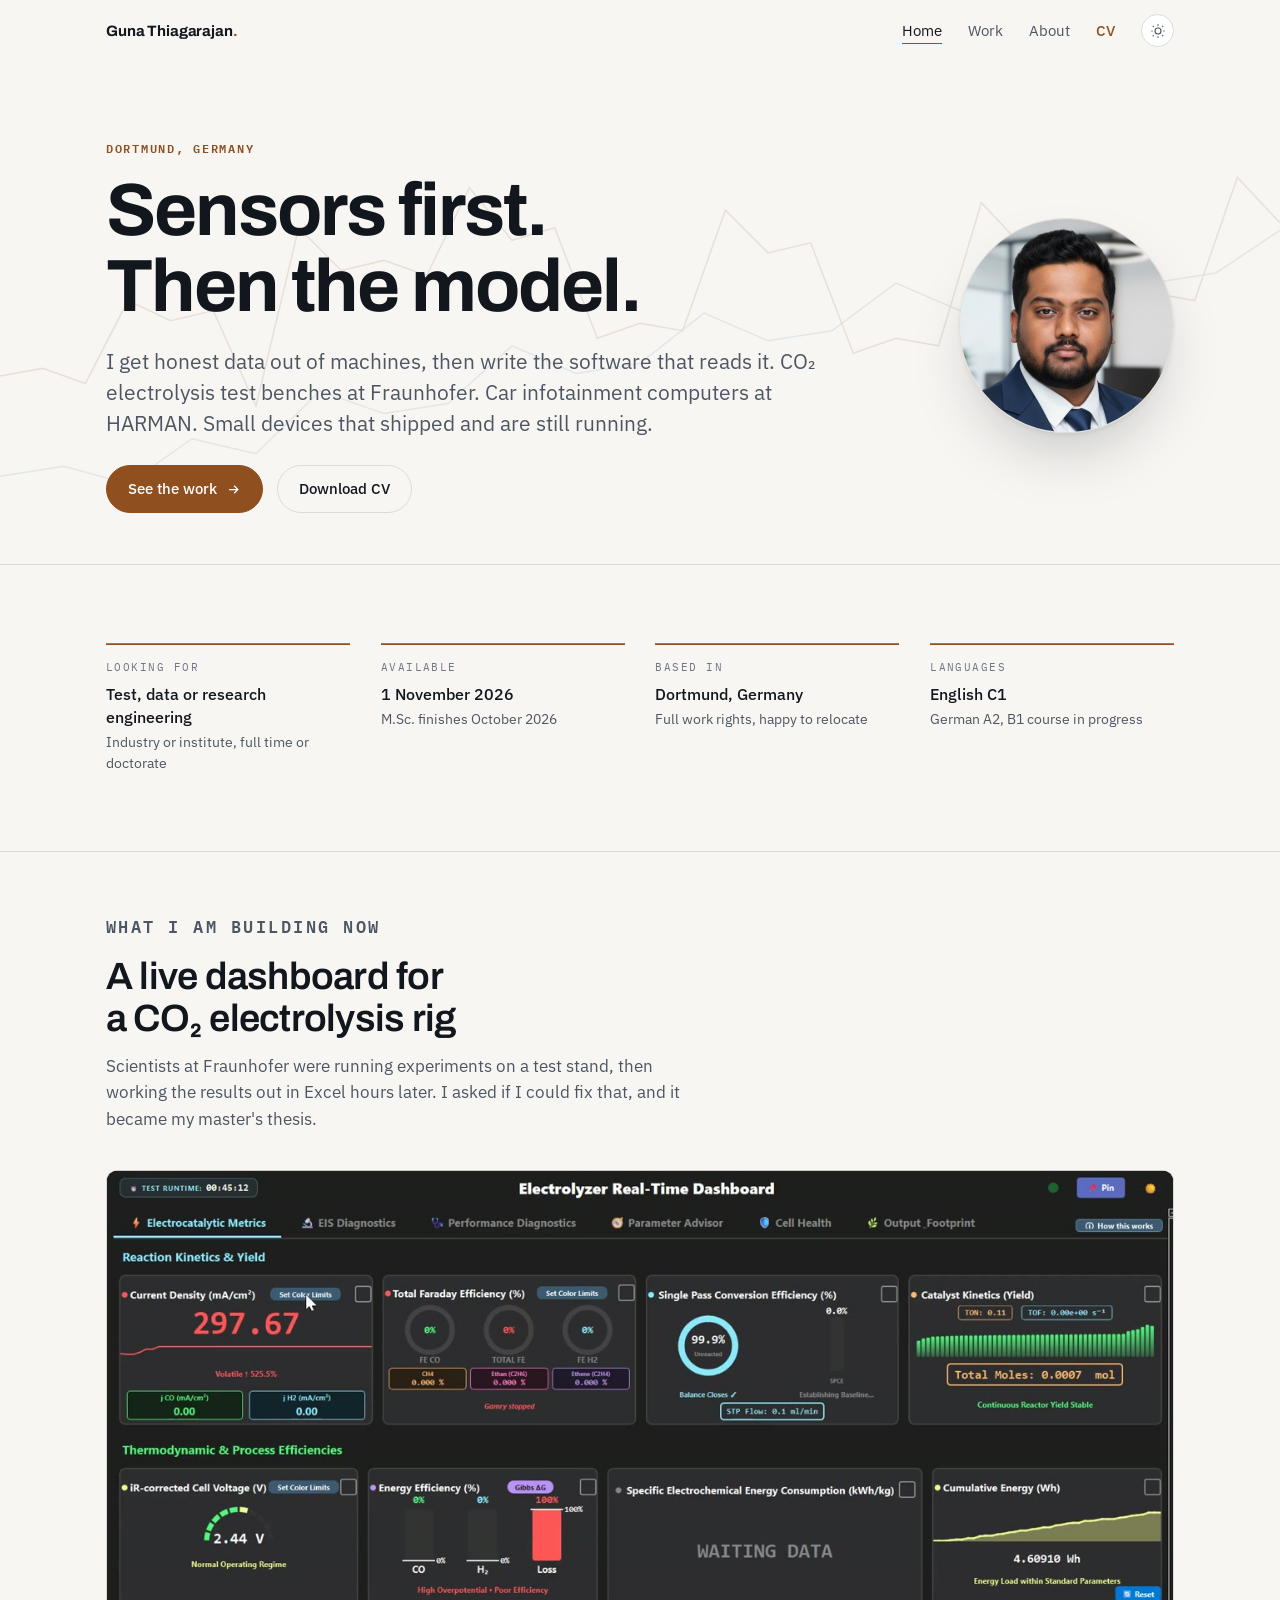
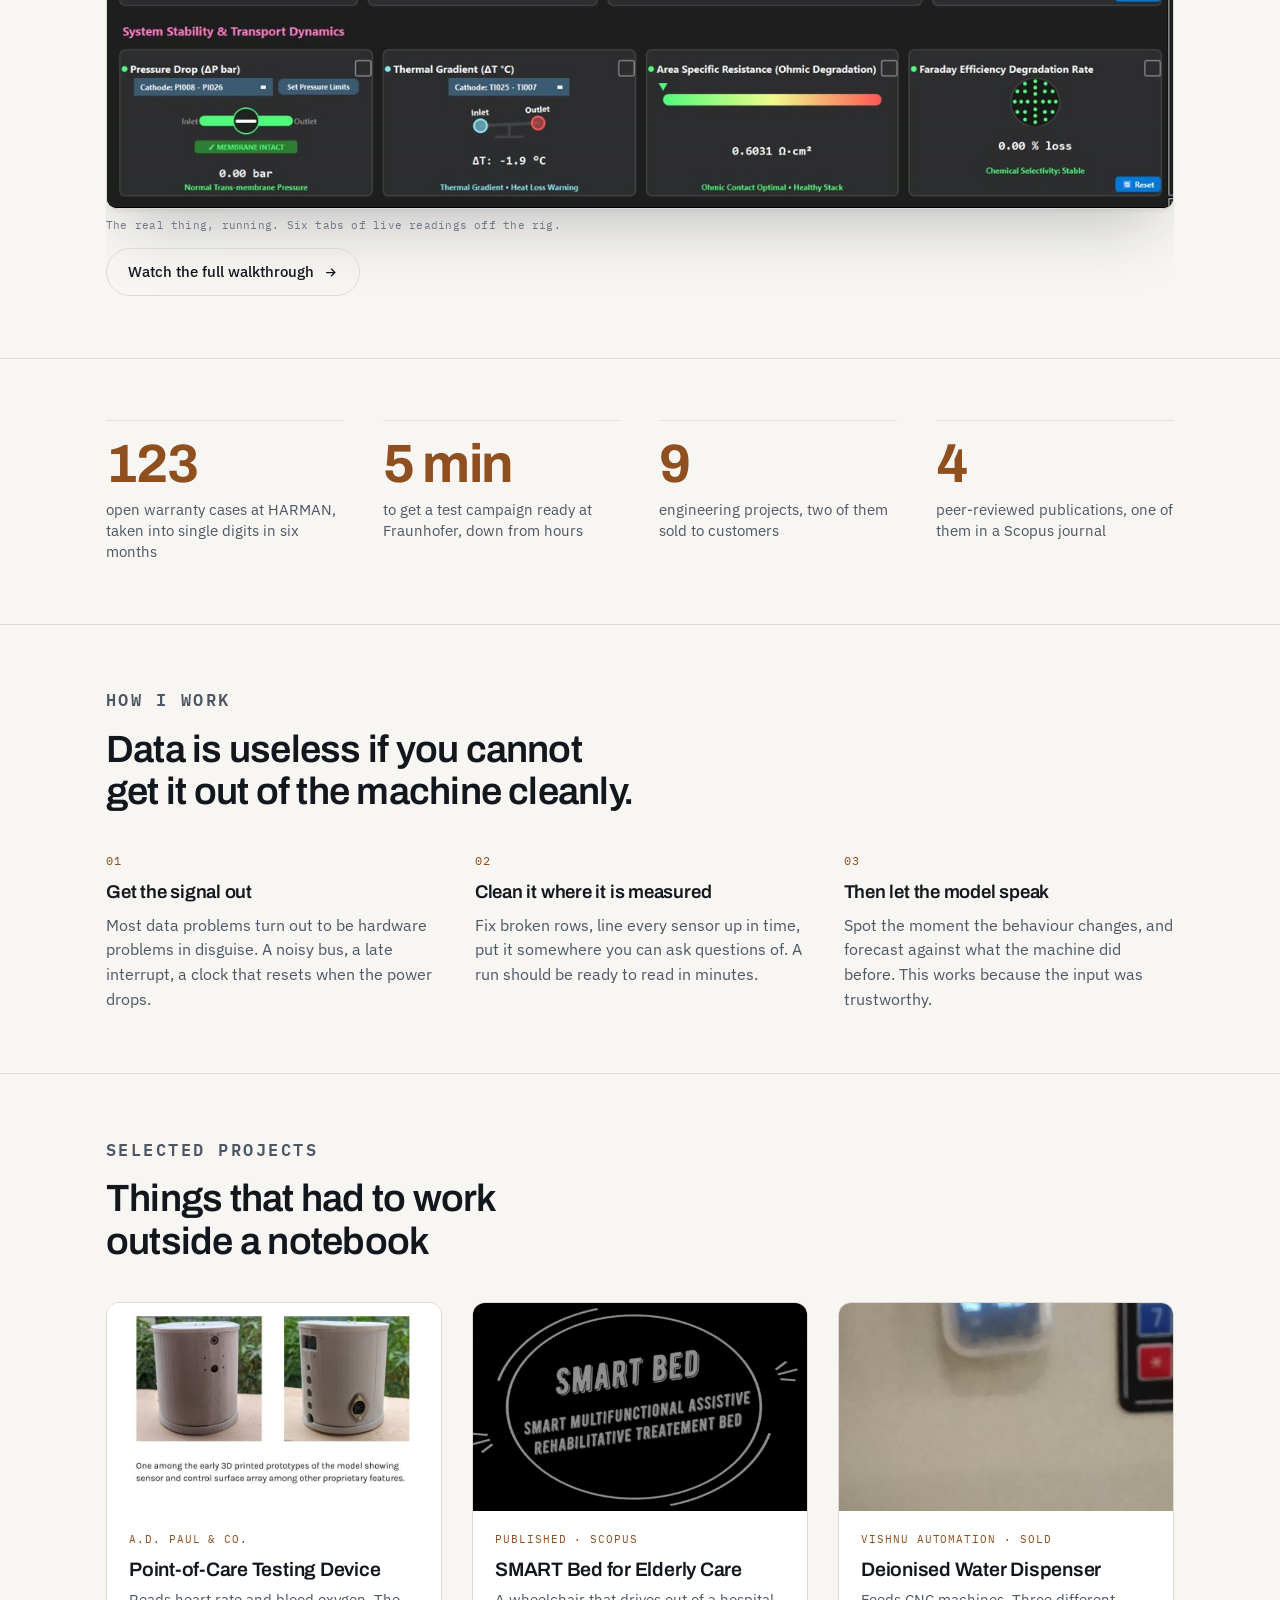
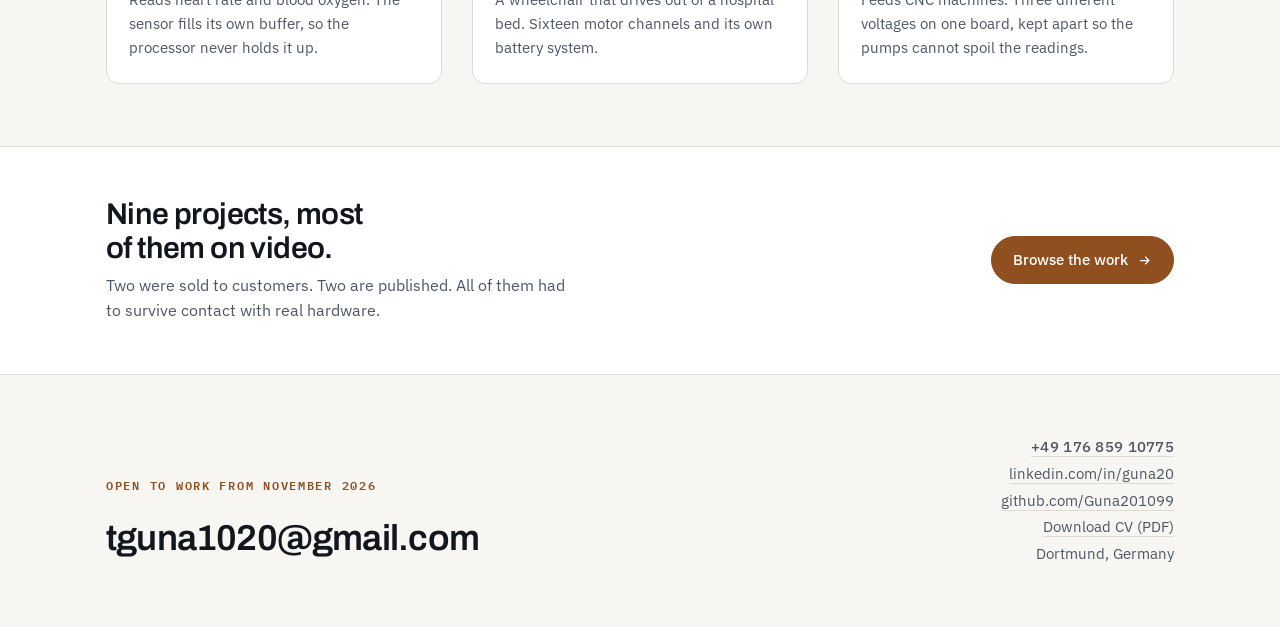
==== index.html @ 4d989828 "Portfolio: three pages, ten videos, cookieless analytics Co-Authored-By: Claude Opus 5 <noreply@anth" ====
﻿<!doctype html>
<html lang="en">
<head>
<meta charset="utf-8">
<meta name="viewport" content="width=device-width, initial-scale=1">
<title>Guna Thiagarajan, edge systems and machine learning</title>
<meta name="description" content="Engineer working where sensors meet machine learning. CO2 electrolysis test benches at Fraunhofer, car infotainment validation at HARMAN, and embedded instruments that shipped.">
<link rel="preconnect" href="https://fonts.googleapis.com">
<link rel="preconnect" href="https://fonts.gstatic.com" crossorigin>
<link rel="stylesheet" href="https://fonts.googleapis.com/css2?family=Archivo:wght@400;500;600;700&family=IBM+Plex+Mono:wght@400;500;600&family=IBM+Plex+Sans:wght@400;500;600&display=swap">
<link rel="stylesheet" href="assets/css/site.css">
</head>
<body>

<div class="scroll-bar"></div>

<nav class="nav">
  <div class="wrap">
    <a class="brand" href="index.html">Guna Thiagarajan<span>.</span></a>
    <ul class="nav-links">
      <li><a href="index.html" aria-current="page">Home</a></li>
      <li><a href="work.html">Work</a></li>
      <li><a href="about.html">About</a></li>
      <li><a class="nav-cv" href="assets/Guna_Thiagarajan_CV.pdf">CV</a></li>
      <li>
        <button class="theme-btn" type="button" aria-label="Switch colour theme">
          <svg class="sun" viewBox="0 0 24 24" aria-hidden="true"><circle cx="12" cy="12" r="4.5"/><path d="M12 2v2M12 20v2M4.2 4.2l1.4 1.4M18.4 18.4l1.4 1.4M2 12h2M20 12h2M4.2 19.8l1.4-1.4M18.4 5.6l1.4-1.4"/></svg>
          <svg class="moon" viewBox="0 0 24 24" aria-hidden="true"><path d="M20 14.5A8.2 8.2 0 0 1 9.5 4a8.3 8.3 0 1 0 10.5 10.5z"/></svg>
        </button>
      </li>
    </ul>
  </div>
</nav>

<header class="hero">
  <!-- A sensor trace, drawn once. Decoration, but made of the thing this site is about. -->
  <svg class="trace" viewBox="0 0 1200 400" preserveAspectRatio="none" aria-hidden="true">
    <path class="a" vector-effect="non-scaling-stroke" d="M0 250 L40 244 L80 256 L120 190 L160 206 L200 198 L240 274 L280 132 L320 166 L360 158 L400 170 L440 100 L480 142 L520 132 L560 220 L600 208 L640 214 L680 118 L720 152 L760 144 L800 232 L840 220 L880 226 L920 112 L960 148 L1000 138 L1040 196 L1080 184 L1120 190 L1160 92 L1200 128"/>
    <path class="b" vector-effect="non-scaling-stroke" d="M0 330 L60 322 L120 336 L180 300 L240 312 L300 262 L360 280 L420 272 L480 226 L540 248 L600 240 L660 200 L720 222 L780 214 L840 176 L900 198 L960 190 L1020 154 L1080 176 L1140 168 L1200 134"/>
  </svg>

  <div class="wrap hero-grid">
    <div>
      <p class="eyebrow stagger">Dortmund, Germany</p>
      <h1 class="stagger">Sensors first.<br>Then the model.</h1>
      <p class="lede stagger">I get honest data out of machines, then write the software that reads it. CO&#8322; electrolysis test benches at Fraunhofer. Car infotainment computers at HARMAN. Small devices that shipped and are still running.</p>
      <div class="hero-cta stagger">
        <a class="btn" href="work.html">See the work
          <svg viewBox="0 0 24 24" aria-hidden="true"><path d="M5 12h14M13 6l6 6-6 6"/></svg>
        </a>
        <a class="btn btn-ghost" href="assets/Guna_Thiagarajan_CV.pdf">Download CV</a>
      </div>
    </div>
    <div class="hero-portrait stagger">
      <img class="portrait" src="assets/img-profile.jpg" alt="Guna Thiagarajan" width="215" height="215">
    </div>
  </div>
</header>

<hr class="rule">

<!-- The four things a recruiter checks before reading anything else. -->
<section>
  <div class="wrap">
    <dl class="seeking" data-anim="seq">
      <div>
        <dt>Looking for</dt>
        <dd>Test, data or research engineering<small>Industry or institute, full time or doctorate</small></dd>
      </div>
      <div>
        <dt>Available</dt>
        <dd>1 November 2026<small>M.Sc. finishes October 2026</small></dd>
      </div>
      <div>
        <dt>Based in</dt>
        <dd>Dortmund, Germany<small>Full work rights, happy to relocate</small></dd>
      </div>
      <div>
        <dt>Languages</dt>
        <dd>English C1<small>German A2, B1 course in progress</small></dd>
      </div>
    </dl>
  </div>
</section>

<hr class="rule">

<!-- The strongest thing on the site, so it goes first and it plays itself. -->
<section>
  <div class="wrap">
    <div class="sec-head" data-anim="rise">
      <p class="eyebrow">What I am building now</p>
      <h2>A live dashboard for a CO&#8322; electrolysis rig</h2>
      <p>Scientists at Fraunhofer were running experiments on a test stand, then working the results out in Excel hours later. I asked if I could fix that, and it became my master's thesis.</p>
    </div>

    <!-- A 22 second loop, so the page opens on something alive rather than on a
         title card. The full five minute walkthrough is on the Work page. -->
    <div class="showreel" data-anim="wipe">
      <div class="player">
        <video data-autoplay muted loop playsinline preload="metadata"
               poster="assets/poster/digital-twin.jpg" aria-label="The dashboard running">
          <source src="assets/video/web/digital-twin-loop.mp4" type="video/mp4">
        </video>
      </div>
      <p class="p-caption">The real thing, running. Six tabs of live readings off the rig.</p>
      <p style="margin-top:14px">
        <a class="btn btn-ghost" href="work.html#digital-twin">Watch the full walkthrough
          <svg viewBox="0 0 24 24" aria-hidden="true"><path d="M5 12h14M13 6l6 6-6 6"/></svg>
        </a>
      </p>
    </div>
  </div>
</section>

<hr class="rule">

<section>
  <div class="wrap">
    <div class="tally" data-anim="seq">
      <div>
        <b><span data-count="123">123</span></b>
        <span>open warranty cases at HARMAN, taken into single digits in six months</span>
      </div>
      <div>
        <b><span data-count="5" data-count-suffix=" min">5 min</span></b>
        <span>to get a test campaign ready at Fraunhofer, down from hours</span>
      </div>
      <div>
        <b><span data-count="9">9</span></b>
        <span>engineering projects, two of them sold to customers</span>
      </div>
      <div>
        <b><span data-count="4">4</span></b>
        <span>peer-reviewed publications, one of them in a Scopus journal</span>
      </div>
    </div>
  </div>
</section>

<hr class="rule">

<section>
  <div class="wrap">
    <div class="sec-head" data-anim="rise">
      <p class="eyebrow">How I work</p>
      <h2>Data is useless if you cannot get it out of the machine cleanly.</h2>
    </div>
    <div class="cols" data-anim="seq">
      <div class="col">
        <span class="num">01</span>
        <h3>Get the signal out</h3>
        <p>Most data problems turn out to be hardware problems in disguise. A noisy bus, a late interrupt, a clock that resets when the power drops.</p>
      </div>
      <div class="col">
        <span class="num">02</span>
        <h3>Clean it where it is measured</h3>
        <p>Fix broken rows, line every sensor up in time, put it somewhere you can ask questions of. A run should be ready to read in minutes.</p>
      </div>
      <div class="col">
        <span class="num">03</span>
        <h3>Then let the model speak</h3>
        <p>Spot the moment the behaviour changes, and forecast against what the machine did before. This works because the input was trustworthy.</p>
      </div>
    </div>
  </div>
</section>

<hr class="rule">

<section>
  <div class="wrap">
    <div class="sec-head" data-anim="rise">
      <p class="eyebrow">Selected projects</p>
      <h2>Things that had to work outside a notebook</h2>
    </div>
    <div class="work-grid" data-anim="seq">

      <a class="card" href="work.html#poct">
        <div class="card-media"><img src="assets/poster/poct-1.jpg" alt="Point-of-care testing device prototype" loading="lazy"></div>
        <div class="card-body">
          <p class="org">A.D. Paul &amp; Co.</p>
          <h3>Point-of-Care Testing Device</h3>
          <p>Reads heart rate and blood oxygen. The sensor fills its own buffer, so the processor never holds it up.</p>
        </div>
      </a>

      <a class="card" href="work.html#smart-bed">
        <div class="card-media"><img src="assets/poster/smart-bed.jpg" alt="SMART Bed for elderly care" loading="lazy"></div>
        <div class="card-body">
          <p class="org">Published &middot; Scopus</p>
          <h3>SMART Bed for Elderly Care</h3>
          <p>A wheelchair that drives out of a hospital bed. Sixteen motor channels and its own battery system.</p>
        </div>
      </a>

      <a class="card" href="work.html#di-water">
        <div class="card-media"><img src="assets/poster/di-water.jpg" alt="Deionised water dispenser" loading="lazy"></div>
        <div class="card-body">
          <p class="org">Vishnu Automation &middot; Sold</p>
          <h3>Deionised Water Dispenser</h3>
          <p>Feeds CNC machines. Three different voltages on one board, kept apart so the pumps cannot spoil the readings.</p>
        </div>
      </a>

    </div>
  </div>
</section>

<div class="cta-band">
  <div class="wrap cta-inner">
    <div>
      <h2>Nine projects, most of them on video.</h2>
      <p>Two were sold to customers. Two are published. All of them had to survive contact with real hardware.</p>
    </div>
    <a class="btn" href="work.html">Browse the work
      <svg viewBox="0 0 24 24" aria-hidden="true"><path d="M5 12h14M13 6l6 6-6 6"/></svg>
    </a>
  </div>
</div>

<footer class="site-foot">
  <div class="wrap foot-grid">
    <div>
      <p class="eyebrow">Open to work from November 2026</p>
      <a class="foot-mail" href="mailto:tguna1020@gmail.com">tguna1020@gmail.com</a>
    </div>
    <div class="foot-meta">
      <a class="foot-phone" href="tel:+4917685910775">+49 176 859 10775</a><br>
      <a href="https://www.linkedin.com/in/guna20/">linkedin.com/in/guna20</a><br>
      <a href="https://github.com/Guna201099">github.com/Guna201099</a><br>
      <a href="assets/Guna_Thiagarajan_CV.pdf">Download CV (PDF)</a><br>
      Dortmund, Germany
    </div>
  </div>
</footer>

<script src="assets/js/site.js"></script>
</body>
</html>
---- assets/css/site.css ----
﻿/* ============================================================
   Guna Thiagarajan, portfolio

   Copper on deep indigo. Copper because the work is electrodes,
   sensors and test benches, indigo so the video stills carry the
   colour instead of the chrome. Both choices come from the
   content, which is the only defence against a page that looks
   like every other page.

   Archivo for display, IBM Plex Sans for reading, IBM Plex Mono
   for labels. Numbers that a person has to read or copy are never
   set in the mono face.
   ============================================================ */

:root{
  --ground:#f7f6f3;
  --surface:#ffffff;
  --surface-2:#eceae4;
  --text:#12161d;
  --muted:#4d5663;
  --faint:#6e7787;
  --line:#dddbd4;
  --copper:#8f4f1f;
  --copper-soft:#f4e8de;
  --ice:#215a73;
  --shadow:0 1px 2px rgba(18,22,29,.05),0 12px 32px -12px rgba(18,22,29,.16);
  --shadow-lg:0 2px 4px rgba(18,22,29,.06),0 30px 64px -20px rgba(18,22,29,.26);

  --display:"Archivo",-apple-system,BlinkMacSystemFont,"Segoe UI",Arial,sans-serif;
  --body:"IBM Plex Sans",-apple-system,BlinkMacSystemFont,"Segoe UI",Helvetica,Arial,sans-serif;
  --mono:"IBM Plex Mono",ui-monospace,SFMono-Regular,Menlo,Consolas,monospace;

  --wrap:1180px;
  --gutter:clamp(20px,4.5vw,56px);
  --nav-h:62px;
  --trace-op:.13;        /* the hero sensor line, faint on paper */

  --ease:cubic-bezier(.22,1,.36,1);
}

@media (prefers-color-scheme:dark){
  :root:not([data-theme="light"]){
    --ground:#0d1017;
    --surface:#151b24;
    --surface-2:#1e2733;
    --text:#e9ecf2;
    --muted:#aeb8c6;
    --faint:#8d99a8;
    --line:#2a3542;
    --copper:#e09a5f;
    --copper-soft:#2d2117;
    --ice:#9ccadd;
    --shadow:0 1px 2px rgba(0,0,0,.4),0 12px 32px -12px rgba(0,0,0,.6);
    --shadow-lg:0 2px 4px rgba(0,0,0,.45),0 30px 64px -20px rgba(0,0,0,.7);
    --trace-op:.24;
  }
}
:root[data-theme="dark"]{
  --ground:#0d1017;
  --surface:#151b24;
  --surface-2:#1e2733;
  --text:#e9ecf2;
  --muted:#aeb8c6;
  --faint:#8d99a8;
  --line:#2a3542;
  --copper:#e09a5f;
  --copper-soft:#2d2117;
  --ice:#9ccadd;
  --shadow:0 1px 2px rgba(0,0,0,.4),0 12px 32px -12px rgba(0,0,0,.6);
  --shadow-lg:0 2px 4px rgba(0,0,0,.45),0 30px 64px -20px rgba(0,0,0,.7);
  --trace-op:.24;
}

*{box-sizing:border-box}
html{scroll-behavior:smooth;scroll-padding-top:calc(var(--nav-h) + 16px)}
body{
  margin:0;background:var(--ground);color:var(--text);
  font-family:var(--body);font-size:16.5px;line-height:1.6;
  -webkit-font-smoothing:antialiased;
  font-variant-numeric:lining-nums;
  transition:background-color .35s ease,color .35s ease;
}
img,video{max-width:100%;display:block}
a{color:inherit}
.wrap{max-width:var(--wrap);margin:0 auto;padding-inline:var(--gutter)}

/* ---------------------------------------------------- nav */
.nav{
  position:sticky;top:0;z-index:60;height:var(--nav-h);display:flex;align-items:center;
  background:color-mix(in srgb,var(--ground) 86%,transparent);
  backdrop-filter:saturate(1.6) blur(14px);
  -webkit-backdrop-filter:saturate(1.6) blur(14px);
  border-bottom:1px solid transparent;
  transition:border-color .3s ease;
}
.nav.scrolled{border-bottom-color:var(--line)}
.nav .wrap{display:flex;align-items:center;justify-content:space-between;width:100%;gap:18px}
.brand{font-family:var(--display);font-weight:700;font-size:15px;letter-spacing:-.01em;text-decoration:none;white-space:nowrap}
.brand span{color:var(--copper)}
.nav-links{display:flex;align-items:center;gap:clamp(12px,2.2vw,26px);list-style:none;margin:0;padding:0}
.nav-links a{font-size:14.5px;text-decoration:none;color:var(--muted);position:relative;padding-block:4px;transition:color .2s ease}
.nav-links a::after{content:"";position:absolute;left:0;right:0;bottom:0;height:1.5px;background:var(--copper);transform:scaleX(0);transform-origin:left;transition:transform .28s var(--ease)}
.nav-links a:hover{color:var(--text)}
.nav-links a:hover::after,.nav-links a[aria-current="page"]::after{transform:scaleX(1)}
.nav-links a[aria-current="page"]{color:var(--text)}
.nav-cv{color:var(--copper)!important;font-weight:500}

/* How far down the page you are. One line, no numbers, no widget. */
.scroll-bar{
  position:fixed;top:0;left:0;right:0;height:2px;z-index:70;
  background:var(--copper);transform:scaleX(0);transform-origin:left;
  will-change:transform;
}

.theme-btn{
  appearance:none;border:1px solid var(--line);background:var(--surface);color:var(--muted);
  width:33px;height:33px;border-radius:50%;display:grid;place-items:center;cursor:pointer;flex:none;
  transition:color .2s ease,border-color .2s ease,transform .35s var(--ease);
}
.theme-btn:hover{color:var(--copper);border-color:var(--copper);transform:rotate(-40deg)}
.theme-btn svg{width:16px;height:16px;fill:none;stroke:currentColor;stroke-width:1.7}
.theme-btn .moon{display:none}
@media (prefers-color-scheme:dark){
  :root:not([data-theme="light"]) .theme-btn .sun{display:none}
  :root:not([data-theme="light"]) .theme-btn .moon{display:block}
}
:root[data-theme="dark"] .theme-btn .sun{display:none}
:root[data-theme="dark"] .theme-btn .moon{display:block}
:root[data-theme="light"] .theme-btn .sun{display:block}
:root[data-theme="light"] .theme-btn .moon{display:none}

/* ---------------------------------------------------- type */
.eyebrow{
  font-family:var(--mono);font-size:11.5px;font-weight:600;
  letter-spacing:.15em;text-transform:uppercase;color:var(--copper);margin:0 0 16px;
}
h1{font-family:var(--display);font-weight:700;font-size:clamp(38px,6.4vw,74px);line-height:1.03;letter-spacing:-.027em;margin:0;text-wrap:balance}
h2{font-family:var(--display);font-weight:600;font-size:clamp(25px,3.4vw,38px);line-height:1.12;letter-spacing:-.02em;margin:0;text-wrap:balance}
h3{font-family:var(--display);font-weight:600;font-size:clamp(19px,2.1vw,24px);line-height:1.2;letter-spacing:-.012em;margin:0;text-wrap:balance}
.lede{font-size:clamp(17px,1.85vw,20.5px);line-height:1.52;color:var(--muted);max-width:58ch}
p{margin:0 0 1em}
p:last-child{margin-bottom:0}
.plain{color:var(--text)}

/* ---------------------------------------------------- hero */
.hero{padding-block:clamp(40px,6vw,84px) clamp(28px,4vw,52px);position:relative;overflow:hidden}
.hero-grid{display:grid;grid-template-columns:minmax(0,1fr) auto;gap:clamp(26px,4.5vw,64px);align-items:center;position:relative;z-index:1}
.hero h1{margin-bottom:20px}
.hero .lede{margin-bottom:26px}
.portrait{width:clamp(150px,18vw,215px);aspect-ratio:1;border-radius:50%;object-fit:cover;border:1px solid var(--line);box-shadow:var(--shadow-lg)}
.hero-cta{display:flex;flex-wrap:wrap;gap:11px 14px;align-items:center}

/* A sensor trace across the top of the page, drawn once on load. It is
   decoration, but it is decoration made of the thing the site is about. */
.trace{
  position:absolute;inset:0;width:100%;height:100%;
  pointer-events:none;z-index:0;opacity:var(--trace-op);
}
.trace path{
  fill:none;stroke-width:1.5;
  stroke-dasharray:2600;stroke-dashoffset:2600;
  animation:draw 3.2s var(--ease) .3s forwards;
}
.trace .a{stroke:var(--copper)}
.trace .b{stroke:var(--ice);opacity:.75;animation-delay:.8s}
@keyframes draw{to{stroke-dashoffset:0}}

.btn{
  display:inline-flex;align-items:center;gap:9px;
  font-family:var(--body);font-size:15px;font-weight:500;
  padding:11px 21px;border-radius:999px;text-decoration:none;
  border:1px solid var(--copper);background:var(--copper);color:#fff;
  transition:transform .3s var(--ease),box-shadow .3s ease,background-color .2s ease;
}
:root[data-theme="dark"] .btn:not(.btn-ghost){color:#17110c}
@media (prefers-color-scheme:dark){
  :root:not([data-theme="light"]) .btn:not(.btn-ghost){color:#17110c}
}
.btn:hover{transform:translateY(-2px);box-shadow:var(--shadow)}
.btn svg{width:15px;height:15px;fill:none;stroke:currentColor;stroke-width:2;transition:transform .3s var(--ease)}
.btn:hover svg{transform:translateX(4px)}
.btn-ghost{background:transparent;border-color:var(--line);color:var(--text)}
.btn-ghost:hover{border-color:var(--copper);color:var(--copper)}

/* ---------------------------------------------------- sections */
section{padding-block:clamp(36px,4.8vw,68px)}
.rule{border:0;border-top:1px solid var(--line);margin:0}
.sec-head{margin-bottom:clamp(24px,3vw,40px);max-width:62ch}
.sec-head h2{margin-bottom:12px}
.sec-head p{color:var(--muted);font-size:16.5px;max-width:58ch}

/* the "what I'm looking for" strip: the first thing a recruiter needs */
.seeking{display:grid;grid-template-columns:repeat(auto-fit,minmax(200px,1fr));gap:clamp(18px,2.4vw,32px)}
.seeking div{border-top:2px solid var(--copper);padding-top:14px}
.seeking dt{font-family:var(--mono);font-size:10.5px;letter-spacing:.14em;text-transform:uppercase;color:var(--faint);margin-bottom:7px}
.seeking dd{margin:0;font-size:16px;line-height:1.45;color:var(--text);font-weight:500}
.seeking dd small{display:block;font-weight:400;color:var(--muted);font-size:14px;margin-top:3px}

.cols{display:grid;grid-template-columns:repeat(auto-fit,minmax(240px,1fr));gap:clamp(22px,3vw,40px)}
.col h3{font-size:18.5px;margin-bottom:9px}
.col p{color:var(--muted);font-size:15.5px}
.col .num{font-family:var(--mono);font-size:11.5px;color:var(--copper);letter-spacing:.1em;display:block;margin-bottom:11px}

/* Four real figures, counted up when they scroll into view. The numbers are
   written into the HTML, so they are correct even with the script switched off. */
.tally{display:grid;grid-template-columns:repeat(auto-fit,minmax(150px,1fr));gap:clamp(20px,3vw,40px)}
.tally div{border-top:1px solid var(--line);padding-top:16px}
.tally b{
  display:block;font-family:var(--display);font-weight:700;
  font-size:clamp(34px,4.6vw,54px);line-height:1;letter-spacing:-.03em;color:var(--copper);
  font-variant-numeric:lining-nums tabular-nums;
}
/* Direct child only. Without the `> div >` the number's own inner span was
   picking this up and being knocked back down to 14.8px. */
.tally > div > span{display:block;margin-top:9px;color:var(--muted);font-size:14.8px;line-height:1.4}
.tally b span{font:inherit;color:inherit}

/* ---------------------------------------------------- work cards */
.work-grid{display:grid;gap:clamp(20px,2.6vw,30px);grid-template-columns:repeat(auto-fit,minmax(300px,1fr))}
.card{background:var(--surface);border:1px solid var(--line);border-radius:13px;overflow:hidden;text-decoration:none;display:flex;flex-direction:column;transition:transform .4s var(--ease),box-shadow .4s ease,border-color .3s ease}
.card:hover{transform:translateY(-6px);box-shadow:var(--shadow-lg);border-color:var(--copper)}
.card-media{aspect-ratio:16/10;overflow:hidden;background:var(--surface-2)}
.card-media img{width:100%;height:100%;object-fit:cover;transition:transform .7s var(--ease)}
.card:hover .card-media img{transform:scale(1.06)}
.card-body{padding:20px 22px 24px}
.card h3{font-size:19.5px;margin-bottom:7px}
.card p{color:var(--muted);font-size:14.8px;margin:0}
.card .org{font-family:var(--mono);font-size:10.5px;letter-spacing:.09em;text-transform:uppercase;color:var(--copper);margin-bottom:10px}

/* ---------------------------------------------------- work page groups */
.group{padding-block:clamp(30px,3.6vw,50px) 0}
.group-head{display:flex;align-items:baseline;gap:14px;flex-wrap:wrap;padding-bottom:16px;border-bottom:2px solid var(--copper);margin-bottom:6px}
.group-head h2{font-size:clamp(21px,2.6vw,29px)}
.group-head span{font-family:var(--mono);font-size:11.5px;color:var(--faint);letter-spacing:.06em}

/* jump index */
.jump{display:flex;flex-wrap:wrap;gap:8px;list-style:none;margin:0;padding:0}
.jump a{
  display:inline-block;font-family:var(--mono);font-size:12px;text-decoration:none;
  color:var(--muted);border:1px solid var(--line);border-radius:999px;padding:6px 13px;
  transition:color .25s ease,border-color .25s ease,background-color .25s ease;
}
.jump a:hover{color:var(--copper);border-color:var(--copper);background:var(--copper-soft)}
/* the project currently on screen */
.jump a.here{color:var(--copper);border-color:var(--copper);background:var(--copper-soft)}

/* ---------------------------------------------------- project detail */
.project{padding-block:clamp(28px,3.4vw,46px)}
.project + .project{border-top:1px solid var(--line)}
.p-top{display:flex;align-items:baseline;justify-content:space-between;gap:20px;flex-wrap:wrap;margin-bottom:10px}
.p-top .eyebrow{margin:0}
.p-top .tags{font-family:var(--mono);font-size:11px;color:var(--faint);letter-spacing:.05em}
.project h2{font-size:clamp(22px,2.8vw,32px);margin-bottom:10px}

/* the one line a recruiter actually reads */
.result{
  display:flex;gap:11px;align-items:flex-start;
  font-size:clamp(16px,1.75vw,18.5px);line-height:1.42;font-weight:500;
  color:var(--text);margin:0 0 18px;max-width:62ch;
}
.result::before{
  content:"";flex:none;width:3px;align-self:stretch;min-height:1.4em;
  background:var(--copper);border-radius:2px;
}

.p-body{display:grid;grid-template-columns:minmax(0,1fr) minmax(0,1.05fr);gap:clamp(20px,3vw,44px);align-items:start}
.p-body.no-video{grid-template-columns:minmax(0,1fr)}
.p-body.no-video .p-text{max-width:68ch}
.p-text p{color:var(--muted);font-size:15.8px}

/* The plain sentence comes first and the technical one second, so a recruiter
   and an engineer can both read the same paragraph and stop where they like. */
.tech{
  font-size:14.6px;color:var(--faint);border-left:2px solid var(--line);
  padding-left:14px;margin-top:14px;
}
.tech b{color:var(--muted);font-weight:600}

.stack{display:flex;flex-wrap:wrap;gap:6px;list-style:none;margin:16px 0 0;padding:0}
.stack li{
  font-family:var(--mono);font-size:11px;letter-spacing:.01em;
  color:var(--text);background:var(--surface-2);
  padding:5px 10px;border-radius:5px;border:1px solid var(--line);
}

.player{border:1px solid var(--line);border-radius:11px;overflow:hidden;background:#000;box-shadow:var(--shadow)}
.player video{width:100%;height:auto;display:block;background:#000}
.player.portrait{display:flex;justify-content:center}
.player.portrait video{max-height:66vh;width:auto}
.p-caption{font-family:var(--mono);font-size:11px;color:var(--faint);margin-top:8px;letter-spacing:.02em}
.still{border:1px solid var(--line);border-radius:11px;overflow:hidden;background:var(--surface-2)}
.still img{width:100%;display:block}

/* The dashboard clip, given the width it deserves. */
.showreel{margin-top:clamp(22px,3vw,38px)}
.showreel .player{box-shadow:var(--shadow-lg)}

/* Numbered layer list for the thesis: the structure is the point, so the
   numbering encodes a real pipeline order rather than decorating a list. */
.spec-panel{
  margin:0;border:1px solid var(--line);border-radius:11px;
  background:var(--surface);overflow:hidden;
}
.spec-panel > div{display:grid;grid-template-columns:74px minmax(0,1fr);gap:14px;padding:13px 18px}
.spec-panel > div + div{border-top:1px solid var(--line)}
.spec-panel dt{font-family:var(--mono);font-size:11px;letter-spacing:.06em;color:var(--copper);padding-top:2px}
.spec-panel dd{margin:0;font-size:14.8px;line-height:1.45;color:var(--muted)}

/* ---------------------------------------------------- timeline */
.timeline{display:grid;gap:0}
.tl-row{display:grid;grid-template-columns:190px minmax(0,1fr);gap:clamp(16px,2.8vw,40px);padding-block:clamp(20px,2.4vw,28px)}
.tl-row + .tl-row{border-top:1px solid var(--line)}
.tl-when{font-size:13.5px;color:var(--muted);line-height:1.6;font-variant-numeric:lining-nums}
.tl-when b{display:block;color:var(--copper);font-weight:600;font-size:14px}
.tl-body h3{font-size:20px;margin-bottom:3px}
.tl-org{color:var(--ice);font-size:15px;margin:0 0 10px;font-weight:500}
.tl-body ul{margin:0;padding-left:18px;color:var(--muted)}
.tl-body li{margin-bottom:6px}
.tl-body li::marker{color:var(--copper)}

/* ---------------------------------------------------- fact blocks */
.facts{display:grid;grid-template-columns:repeat(auto-fit,minmax(240px,1fr));gap:clamp(22px,2.8vw,38px)}
.fact h3{font-family:var(--mono);font-size:11px;font-weight:600;letter-spacing:.14em;text-transform:uppercase;color:var(--faint);margin-bottom:14px}
.fact ul{list-style:none;margin:0;padding:0}
.fact li{margin-bottom:12px;color:var(--muted);font-size:14.8px;line-height:1.48}
.fact li b{display:block;color:var(--text);font-weight:600}
/* Dates and grades live here, so this is body face and not mono. */
.fact li i{font-style:normal;font-size:13.5px;color:var(--faint);display:block;margin-top:2px;font-variant-numeric:lining-nums}

/* ---------------------------------------------------- end-of-page flow */
.cta-band{border-top:1px solid var(--line);background:var(--surface);}
.cta-inner{
  display:flex;align-items:center;justify-content:space-between;gap:24px;flex-wrap:wrap;
  padding-block:clamp(30px,4vw,52px);
}
.cta-inner h2{font-size:clamp(21px,2.6vw,30px);max-width:22ch}
.cta-inner p{color:var(--muted);margin:8px 0 0;max-width:46ch;font-size:15.5px}

/* ---------------------------------------------------- footer */
.site-foot{border-top:1px solid var(--line);padding-block:clamp(36px,4.6vw,64px)}
.foot-grid{display:flex;flex-wrap:wrap;gap:26px 44px;justify-content:space-between;align-items:flex-end}
.foot-mail{font-family:var(--display);font-weight:600;font-size:clamp(22px,3.2vw,36px);letter-spacing:-.022em;text-decoration:none;color:var(--text);transition:color .25s ease}
.foot-mail:hover{color:var(--copper)}

/* Contact details in the body face, not the mono face. A phone number set in
   a monospace with a slashed zero, at 12px, is genuinely hard to read, and
   this is the one number on the site somebody may have to copy by hand. */
.foot-meta{font-size:14.5px;color:var(--muted);line-height:1.85;text-align:right}
.foot-meta a{color:var(--muted);text-decoration:none;border-bottom:1px solid var(--line)}
.foot-meta a:hover{color:var(--copper);border-color:var(--copper)}
.foot-phone{
  font-variant-numeric:lining-nums tabular-nums;
  letter-spacing:.02em;color:var(--text);font-weight:500;
  text-decoration:none;border-bottom:1px solid var(--line);
}
.foot-phone:hover{color:var(--copper);border-color:var(--copper)}

/* ---------------------------------------------------- motion
   Four entrances, not one. A page where every element arrives the same way
   reads as generated, however smooth each individual movement is. */
[data-anim]{transition-property:opacity,transform,clip-path;transition-duration:.7s;transition-timing-function:var(--ease)}
html:not(.js) [data-anim]{opacity:1!important;transform:none!important;clip-path:none!important}

[data-anim="rise"]{opacity:0;transform:translateY(18px)}
[data-anim="wipe"]{opacity:0;clip-path:inset(14% 0 0 0);transform:translateY(10px)}
[data-anim="scale"]{opacity:0;transform:scale(.965) translateY(10px)}
[data-anim="seq"] > *{opacity:0;transform:translateY(14px);transition:opacity .6s var(--ease),transform .6s var(--ease)}

[data-anim].in{opacity:1;transform:none;clip-path:inset(0 0 0 0)}
[data-anim="seq"].in > *{opacity:1;transform:none}

/* The hero runs on a timer rather than on scroll, because it is already
   on screen when the page opens. */
.hero .stagger{opacity:0;transform:translateY(15px);animation:rise .85s var(--ease) forwards}
html:not(.js) .hero .stagger{opacity:1;transform:none;animation:none}
.hero .stagger:nth-child(1){animation-delay:.05s}
.hero .stagger:nth-child(2){animation-delay:.15s}
.hero .stagger:nth-child(3){animation-delay:.25s}
.hero .stagger:nth-child(4){animation-delay:.35s}
.hero .stagger:nth-child(5){animation-delay:.45s}
@keyframes rise{to{opacity:1;transform:none}}

@media (prefers-reduced-motion:reduce){
  html{scroll-behavior:auto}
  *,*::before,*::after{animation:none!important;transition:none!important}
  [data-anim],[data-anim] > *{opacity:1!important;transform:none!important;clip-path:none!important}
  .trace{display:none}
}

:focus-visible{outline:2px solid var(--copper);outline-offset:3px;border-radius:3px}

/* ---------------------------------------------------- responsive */
@media (max-width:900px){
  .hero-grid{grid-template-columns:minmax(0,1fr)}
  .hero-portrait{order:-1}
  .p-body{grid-template-columns:minmax(0,1fr)}
  .tl-row{grid-template-columns:minmax(0,1fr);gap:7px}
  .foot-meta{text-align:left}
  .cta-inner{flex-direction:column;align-items:flex-start}
}
@media (max-width:560px){
  .nav-links{gap:11px}
  .nav-links a{font-size:13.5px}
  .brand{font-size:13.5px}
  .trace{height:80px}
}
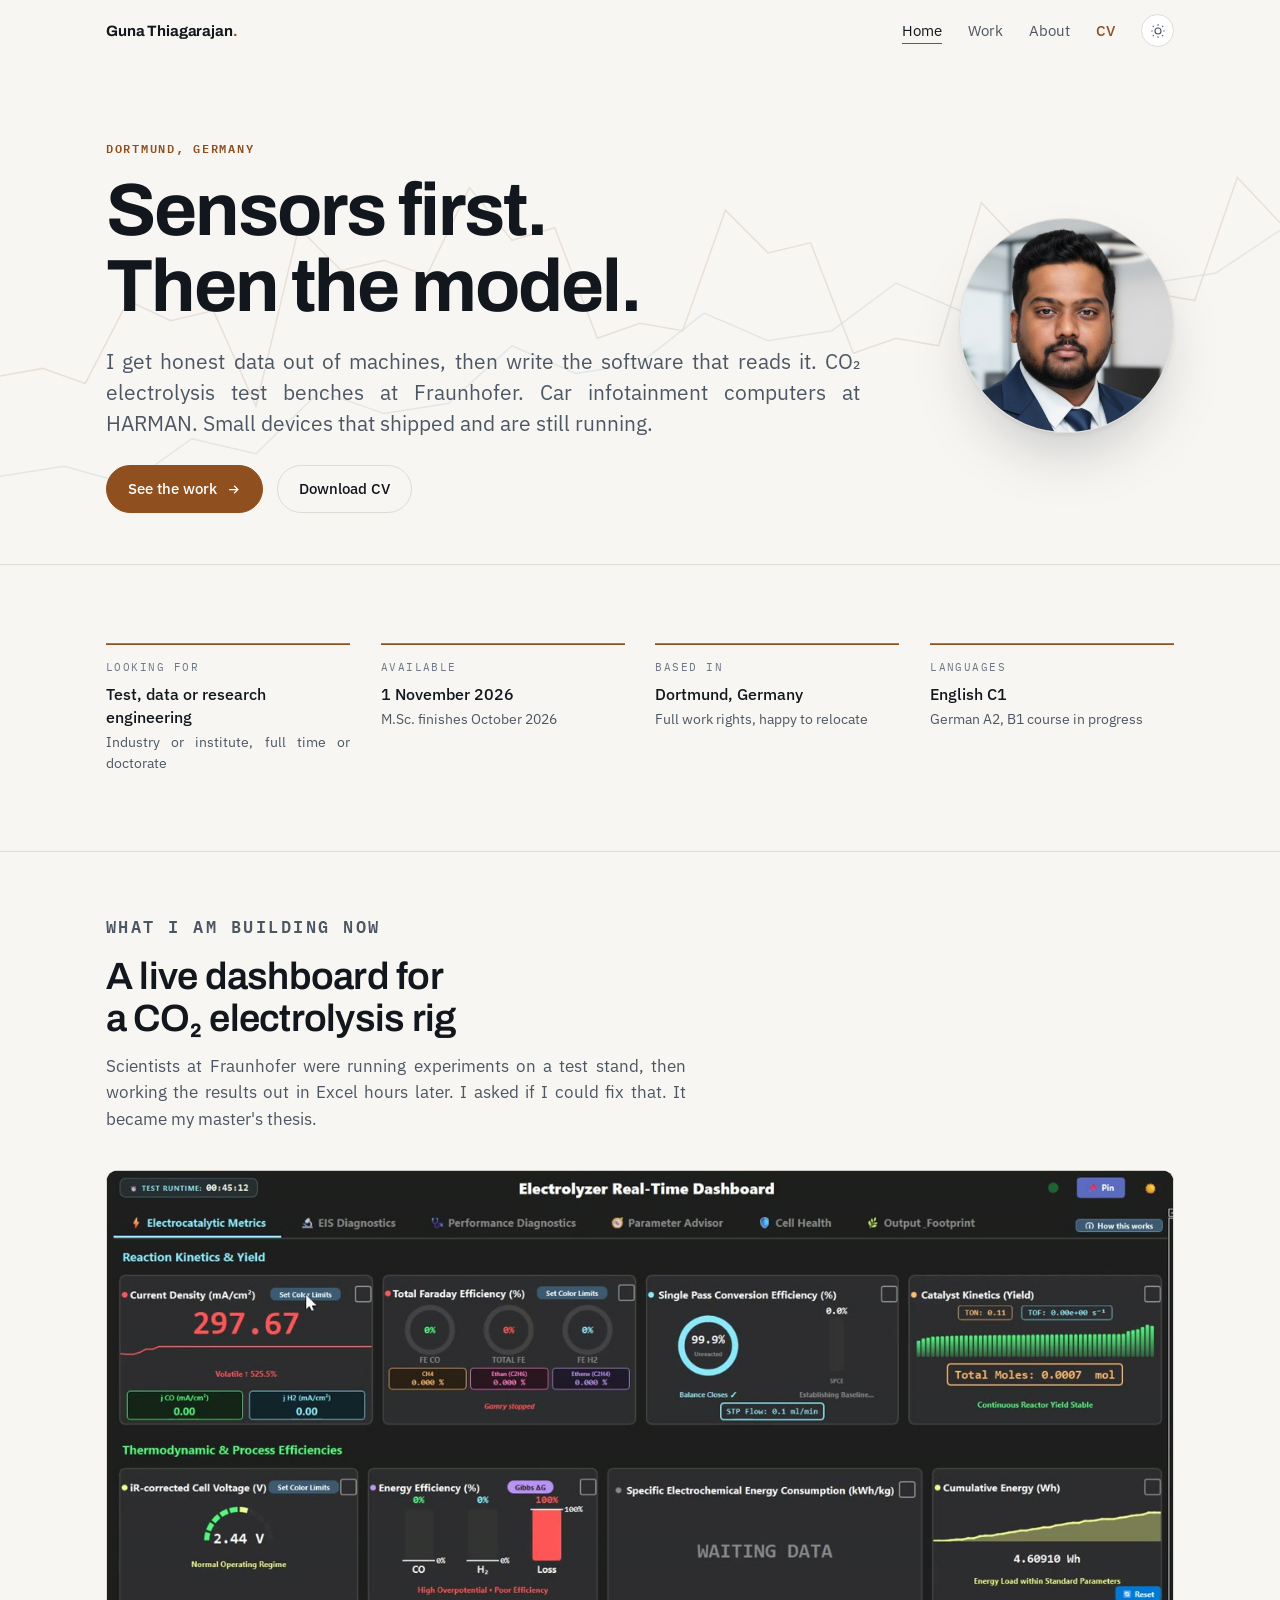
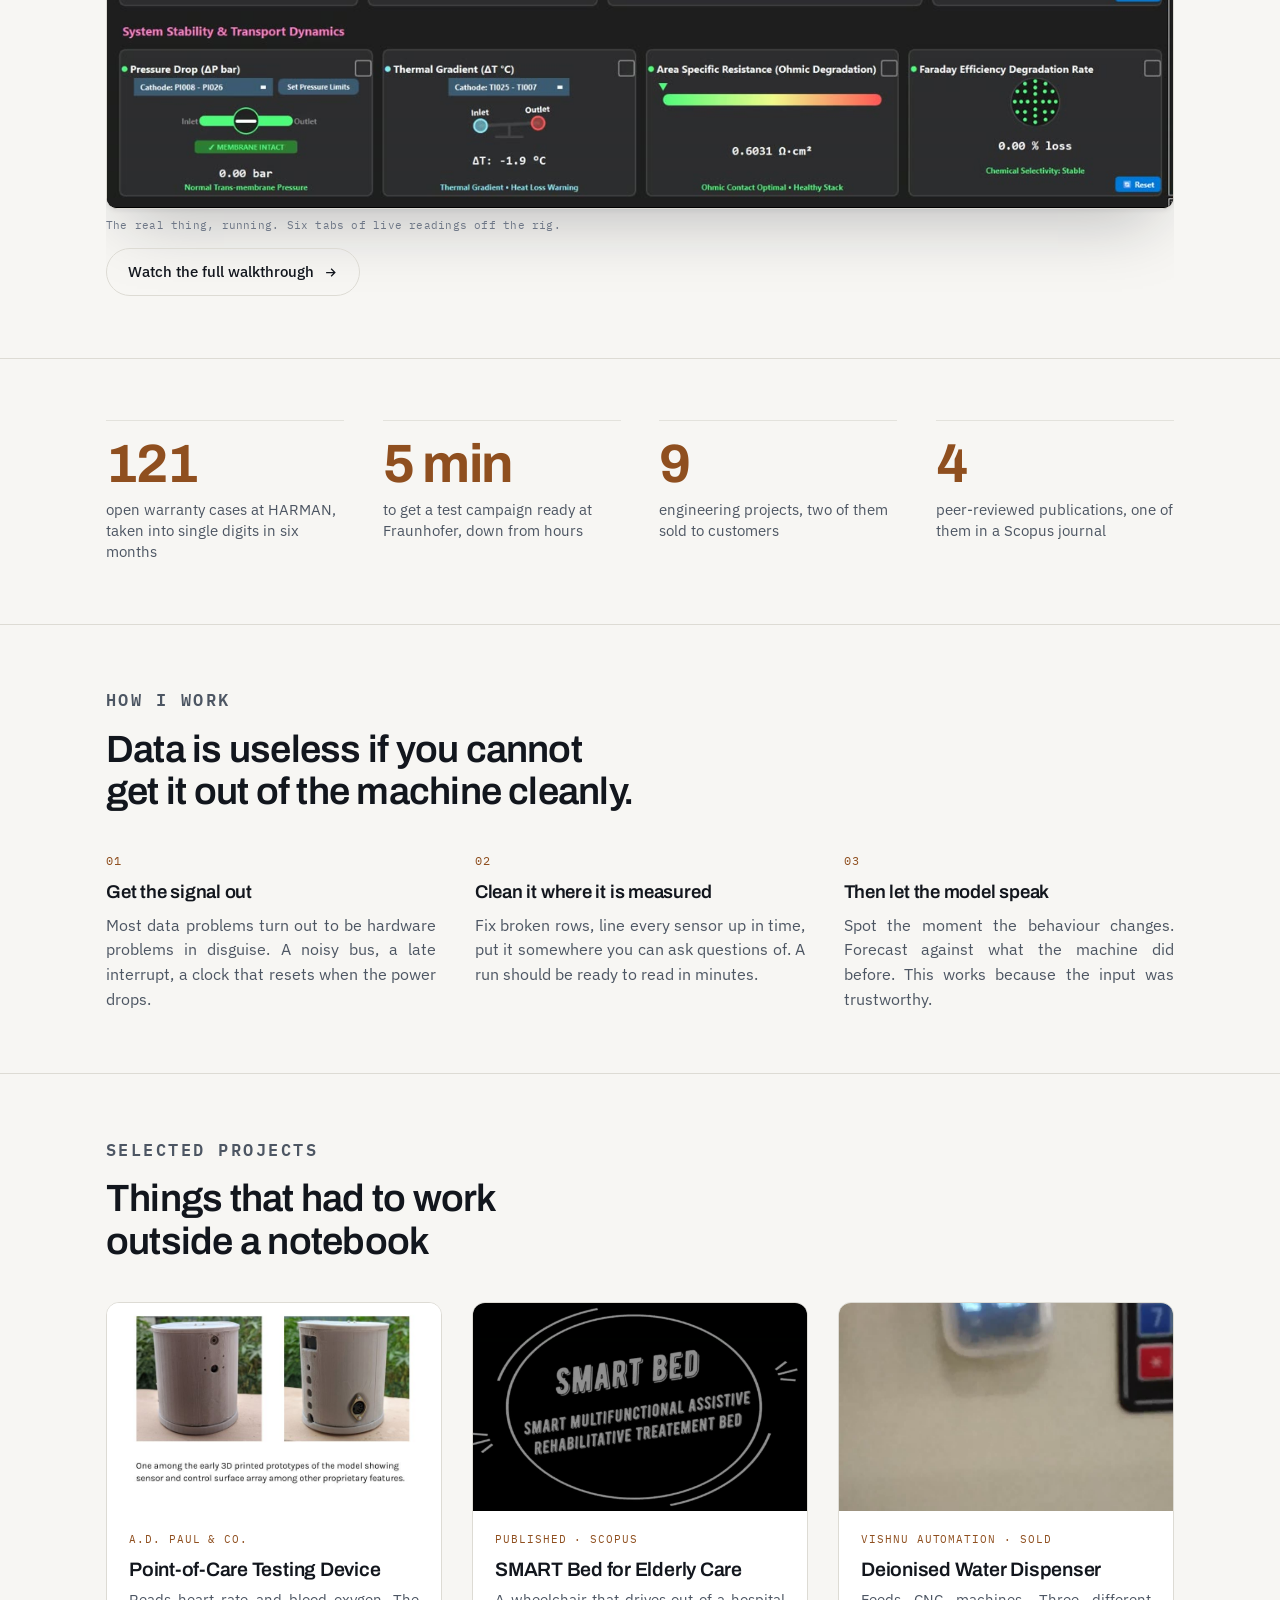
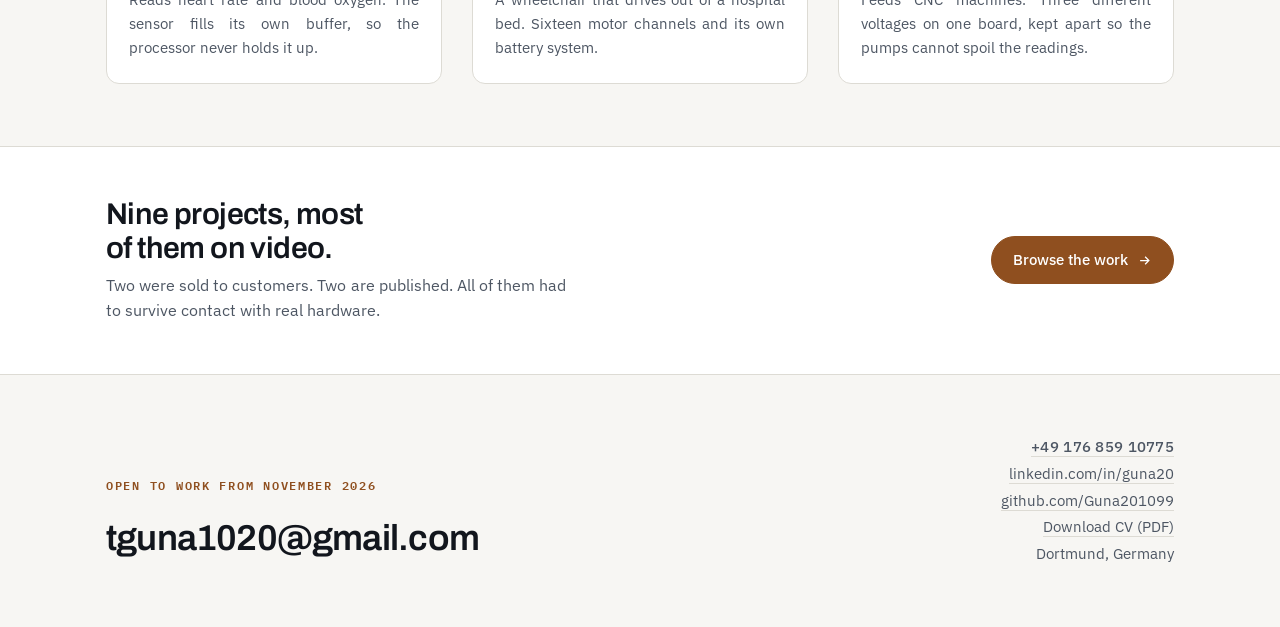
==== commit eb456fee: "Recruiter pass: honest role labels, no gaps, simpler copy, shareable link Public README is written f" ====
--- a/index.html
+++ b/index.html
@@ -4,7 +4,18 @@
 <meta charset="utf-8">
 <meta name="viewport" content="width=device-width, initial-scale=1">
 <title>Guna Thiagarajan, edge systems and machine learning</title>
-<meta name="description" content="Engineer working where sensors meet machine learning. CO2 electrolysis test benches at Fraunhofer, car infotainment validation at HARMAN, and embedded instruments that shipped.">
+<meta name="description" content="Engineer working where sensors meet machine learning. CO2 electrolysis test benches at Fraunhofer, car infotainment validation at HARMAN and embedded instruments that shipped.">
+<link rel="icon" href="assets/favicon.svg" type="image/svg+xml">
+<link rel="canonical" href="https://guna201099.github.io/">
+<!-- The card that shows when this link is pasted into LinkedIn, Slack or an email. -->
+<meta property="og:type" content="website">
+<meta property="og:url" content="https://guna201099.github.io/">
+<meta property="og:title" content="Guna Thiagarajan, sensors and machine learning">
+<meta property="og:description" content="Engineer working where sensors meet machine learning. A live dashboard for a CO2 electrolysis rig at Fraunhofer, car infotainment validation at HARMAN and embedded devices that shipped.">
+<meta property="og:image" content="https://guna201099.github.io/assets/poster/digital-twin.jpg">
+<meta property="og:image:alt" content="The live dashboard for a CO2 electrolysis rig">
+<meta name="twitter:card" content="summary_large_image">
+<meta name="author" content="Guna Thiagarajan">
 <link rel="preconnect" href="https://fonts.googleapis.com">
 <link rel="preconnect" href="https://fonts.gstatic.com" crossorigin>
 <link rel="stylesheet" href="https://fonts.googleapis.com/css2?family=Archivo:wght@400;500;600;700&family=IBM+Plex+Mono:wght@400;500;600&family=IBM+Plex+Sans:wght@400;500;600&display=swap">
@@ -91,7 +102,7 @@
     <div class="sec-head" data-anim="rise">
       <p class="eyebrow">What I am building now</p>
       <h2>A live dashboard for a CO&#8322; electrolysis rig</h2>
-      <p>Scientists at Fraunhofer were running experiments on a test stand, then working the results out in Excel hours later. I asked if I could fix that, and it became my master's thesis.</p>
+      <p>Scientists at Fraunhofer were running experiments on a test stand, then working the results out in Excel hours later. I asked if I could fix that. It became my master's thesis.</p>
     </div>
 
     <!-- A 22 second loop, so the page opens on something alive rather than on a
@@ -160,7 +171,7 @@
       <div class="col">
         <span class="num">03</span>
         <h3>Then let the model speak</h3>
-        <p>Spot the moment the behaviour changes, and forecast against what the machine did before. This works because the input was trustworthy.</p>
+        <p>Spot the moment the behaviour changes. Forecast against what the machine did before. This works because the input was trustworthy.</p>
       </div>
     </div>
   </div>
--- a/assets/css/site.css
+++ b/assets/css/site.css
@@ -318,6 +318,15 @@
 .tl-body li{margin-bottom:6px}
 .tl-body li::marker{color:var(--copper)}
 
+
+/* Contract type, stated for every role. The CV declares it, so the site has to
+   as well: a recruiter holding both notices the one that only says it in one
+   place, and that costs more than the qualifier ever does. */
+.tl-kind{
+  display:block;font-family:var(--mono);font-size:11px;letter-spacing:.04em;
+  color:var(--faint);font-weight:400;margin-top:3px;
+}
+
 /* ---------------------------------------------------- fact blocks */
 .facts{display:grid;grid-template-columns:repeat(auto-fit,minmax(240px,1fr));gap:clamp(22px,2.8vw,38px)}
 .fact h3{font-family:var(--mono);font-size:11px;font-weight:600;letter-spacing:.14em;text-transform:uppercase;color:var(--faint);margin-bottom:14px}
@@ -355,6 +364,38 @@
 }
 .foot-phone:hover{color:var(--copper);border-color:var(--copper)}
 
+
+/* ---------------------------------------------------- justified body text
+   Both edges flush, matching the CV and the cover letter so the three read as
+   one set of documents. Hyphenation is on, otherwise justifying a column this
+   narrow pulls the word spacing apart into rivers. Short words are never
+   broken. Headings, labels, chips and captions stay ragged right: justifying
+   something two words long looks broken rather than tidy. */
+.lede,
+.sec-head p,
+.p-text p,
+.col p,
+.tl-body li,
+.card p,
+.cta-inner p,
+.fact li,
+.spec-panel dd,
+.seeking dd small {
+  text-align: justify;
+  text-justify: inter-word;
+  hyphens: auto;
+  -webkit-hyphens: auto;
+  hyphenate-limit-chars: 8 4 4;
+}
+
+/* The result line is the one sentence a recruiter is guaranteed to read, and it
+   sits beside a vertical rule. Ragged right keeps it looking like a pull quote
+   rather than like a paragraph. */
+.result { text-align: left; hyphens: none; }
+
+/* A single short line justified just stretches into nonsense. */
+.lede { text-wrap: pretty; }
+
 /* ---------------------------------------------------- motion
    Four entrances, not one. A page where every element arrives the same way
    reads as generated, however smooth each individual movement is. */
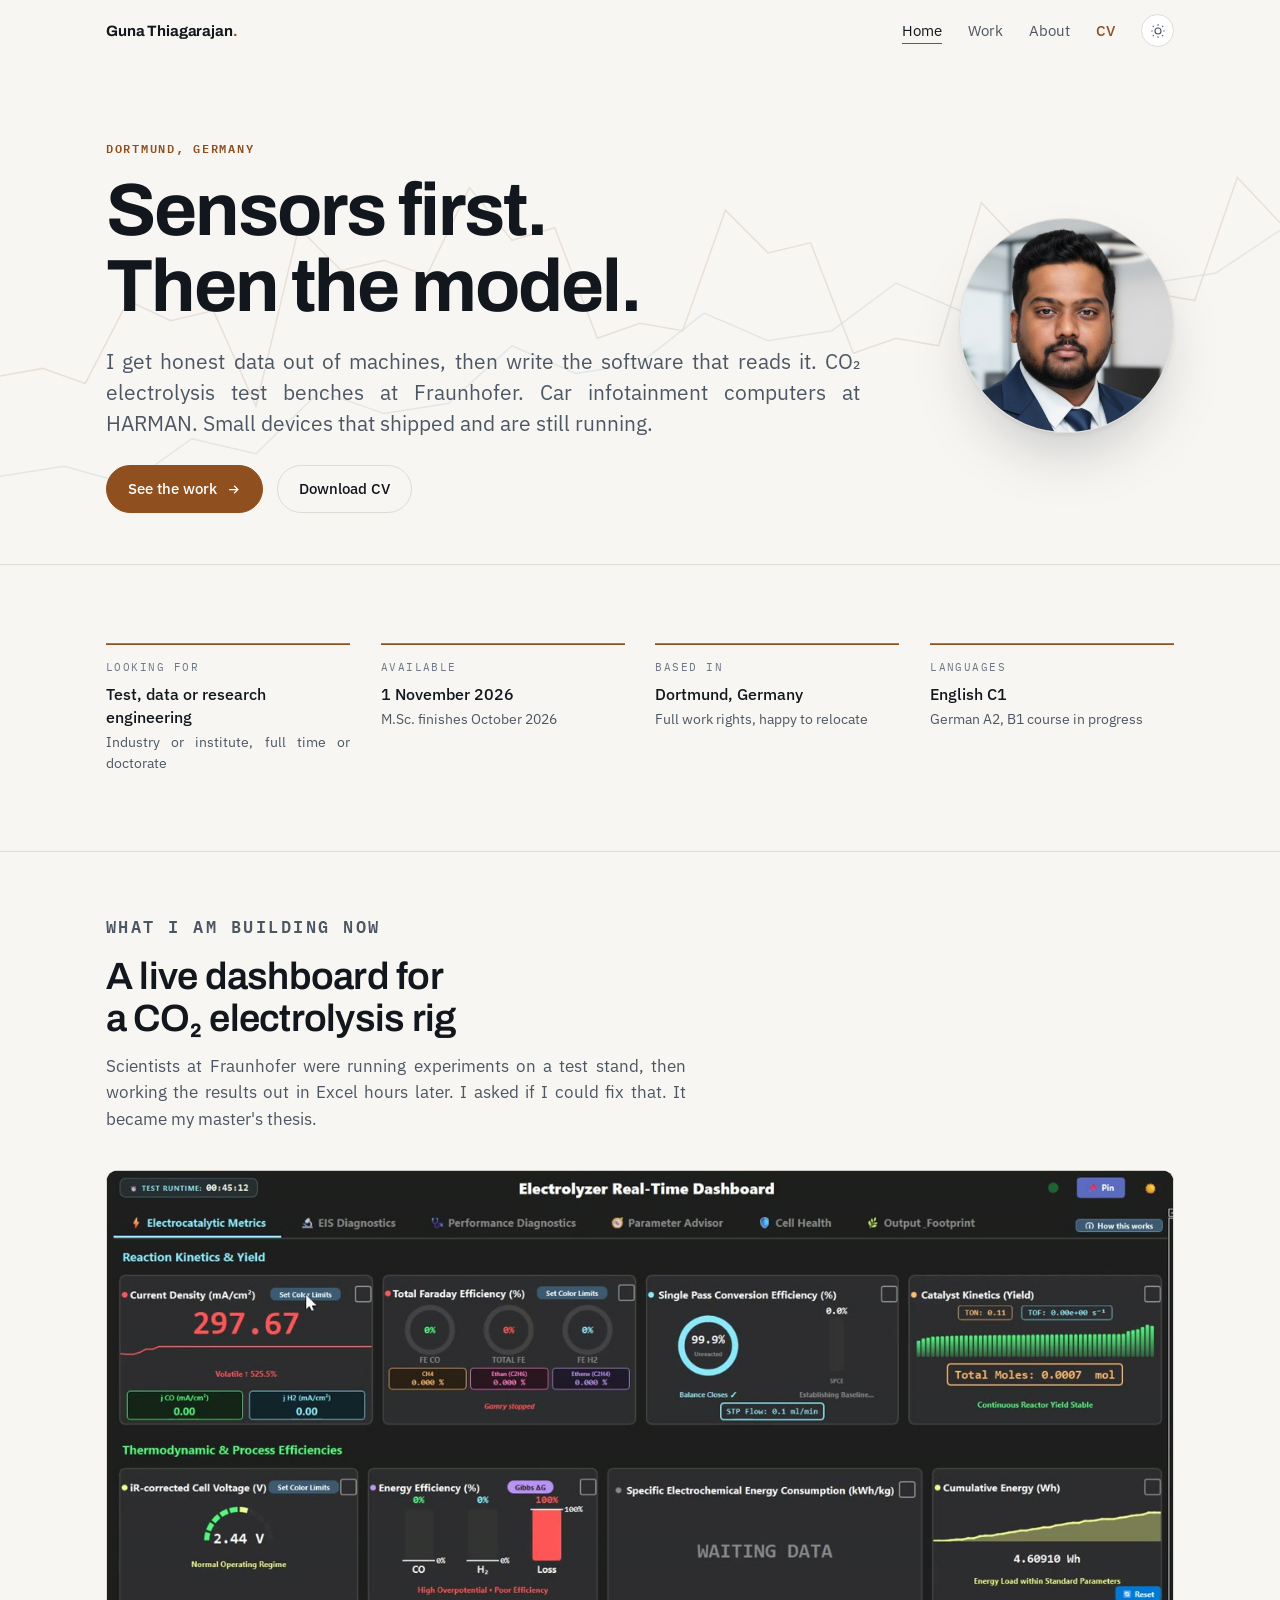
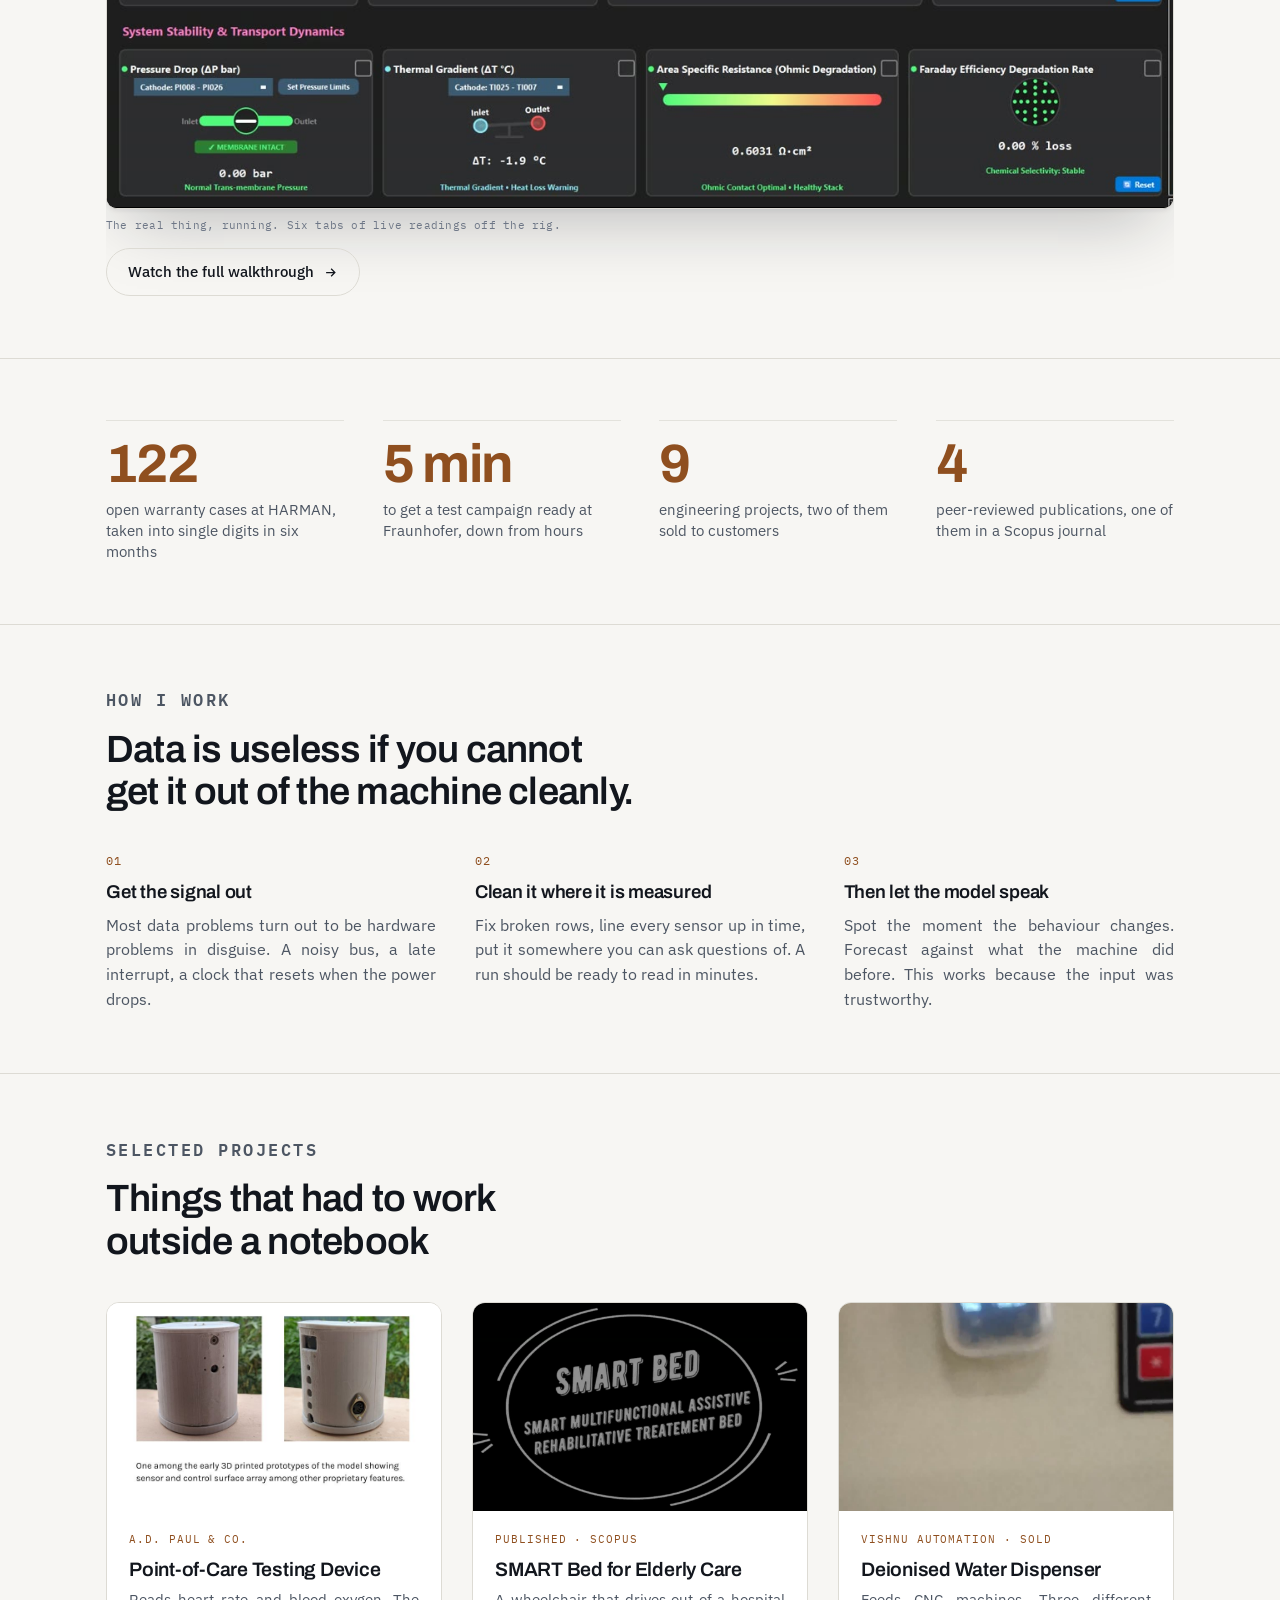
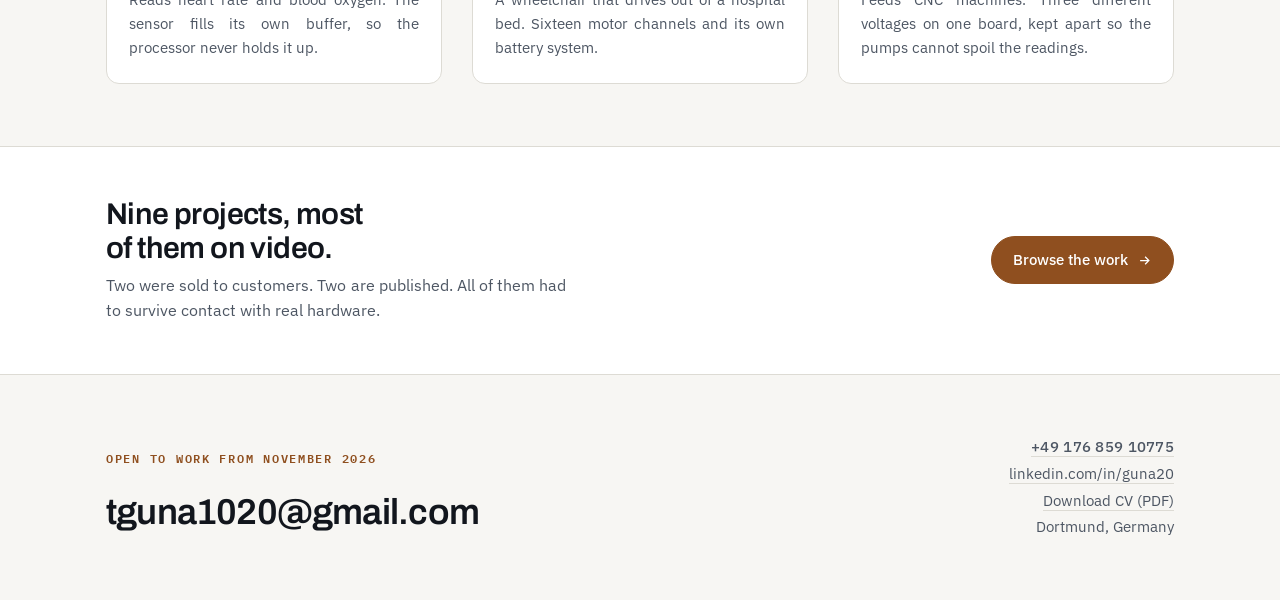
==== commit 7e455108: "Drop the GitHub profile link from the site footer The account has no public code on it, so the link " ====
--- a/index.html
+++ b/index.html
@@ -239,7 +239,6 @@
     <div class="foot-meta">
       <a class="foot-phone" href="tel:+4917685910775">+49 176 859 10775</a><br>
       <a href="https://www.linkedin.com/in/guna20/">linkedin.com/in/guna20</a><br>
-      <a href="https://github.com/Guna201099">github.com/Guna201099</a><br>
       <a href="assets/Guna_Thiagarajan_CV.pdf">Download CV (PDF)</a><br>
       Dortmund, Germany
     </div>
